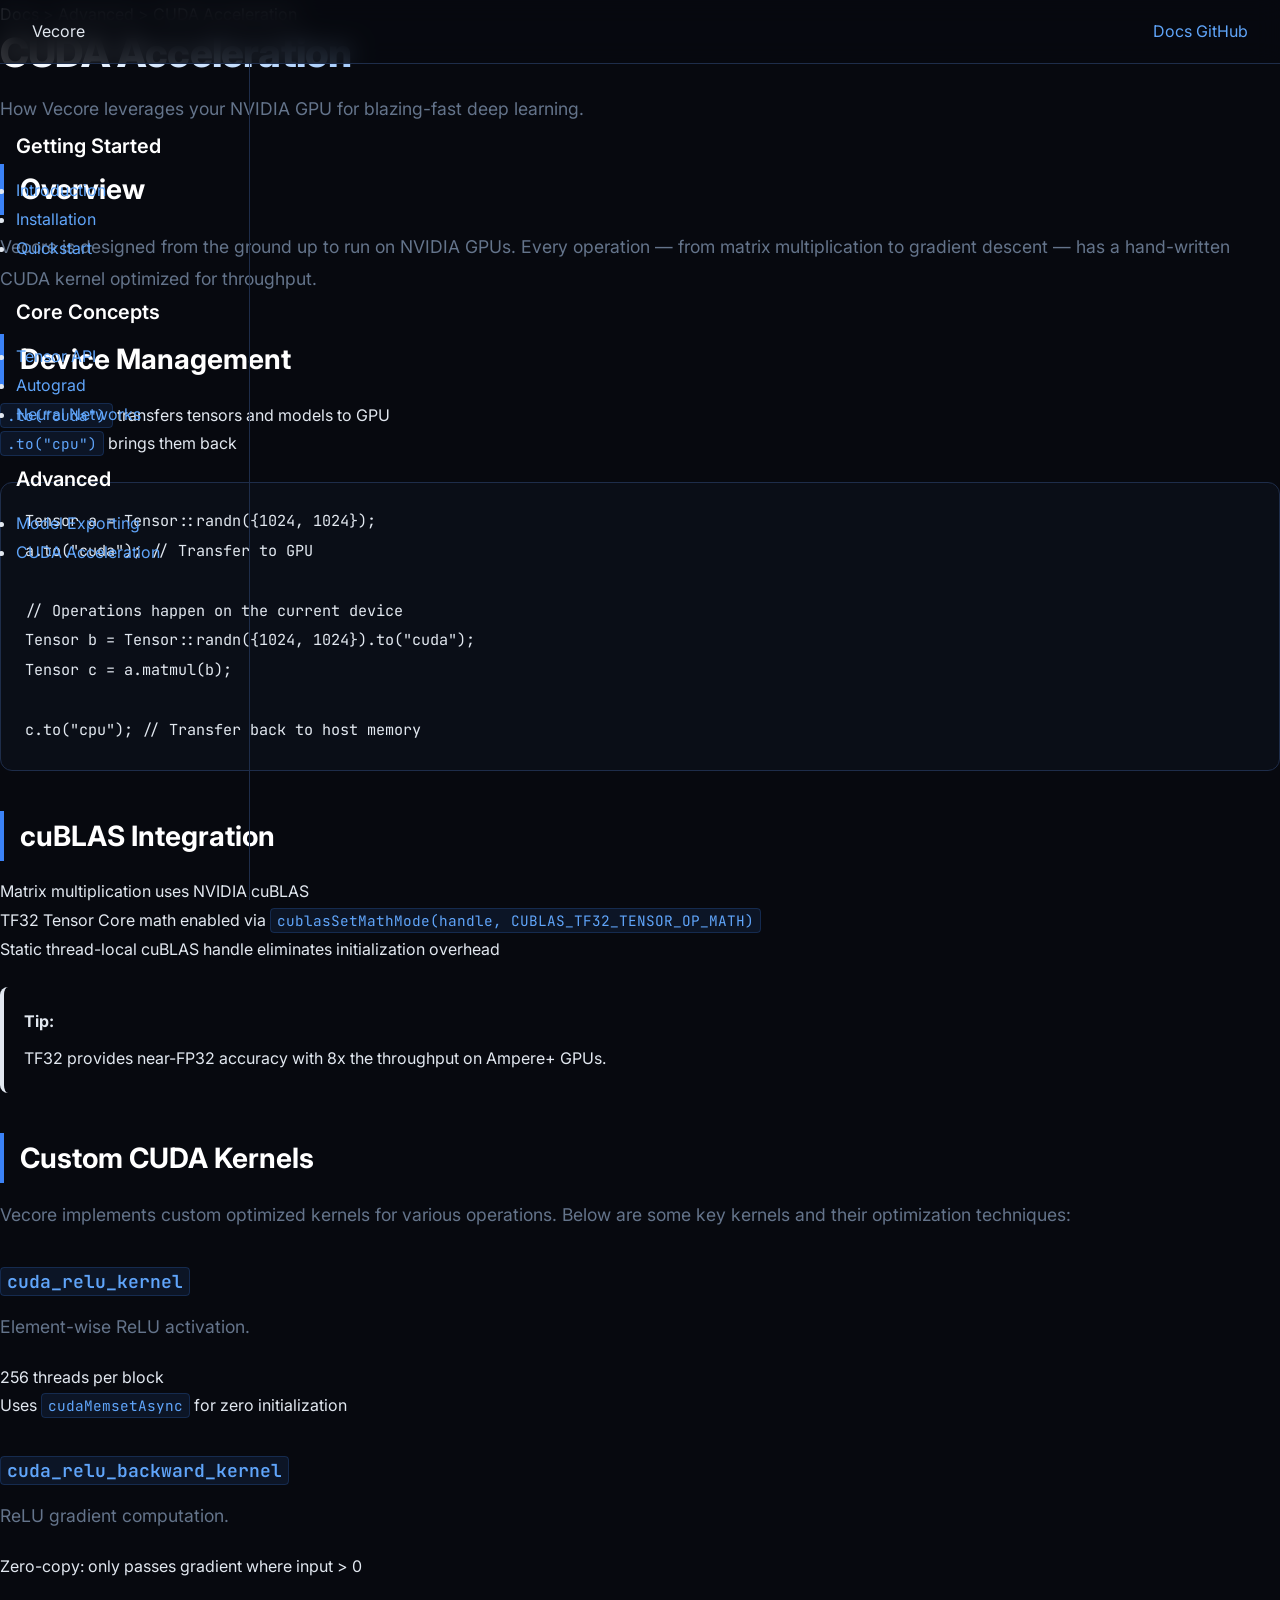
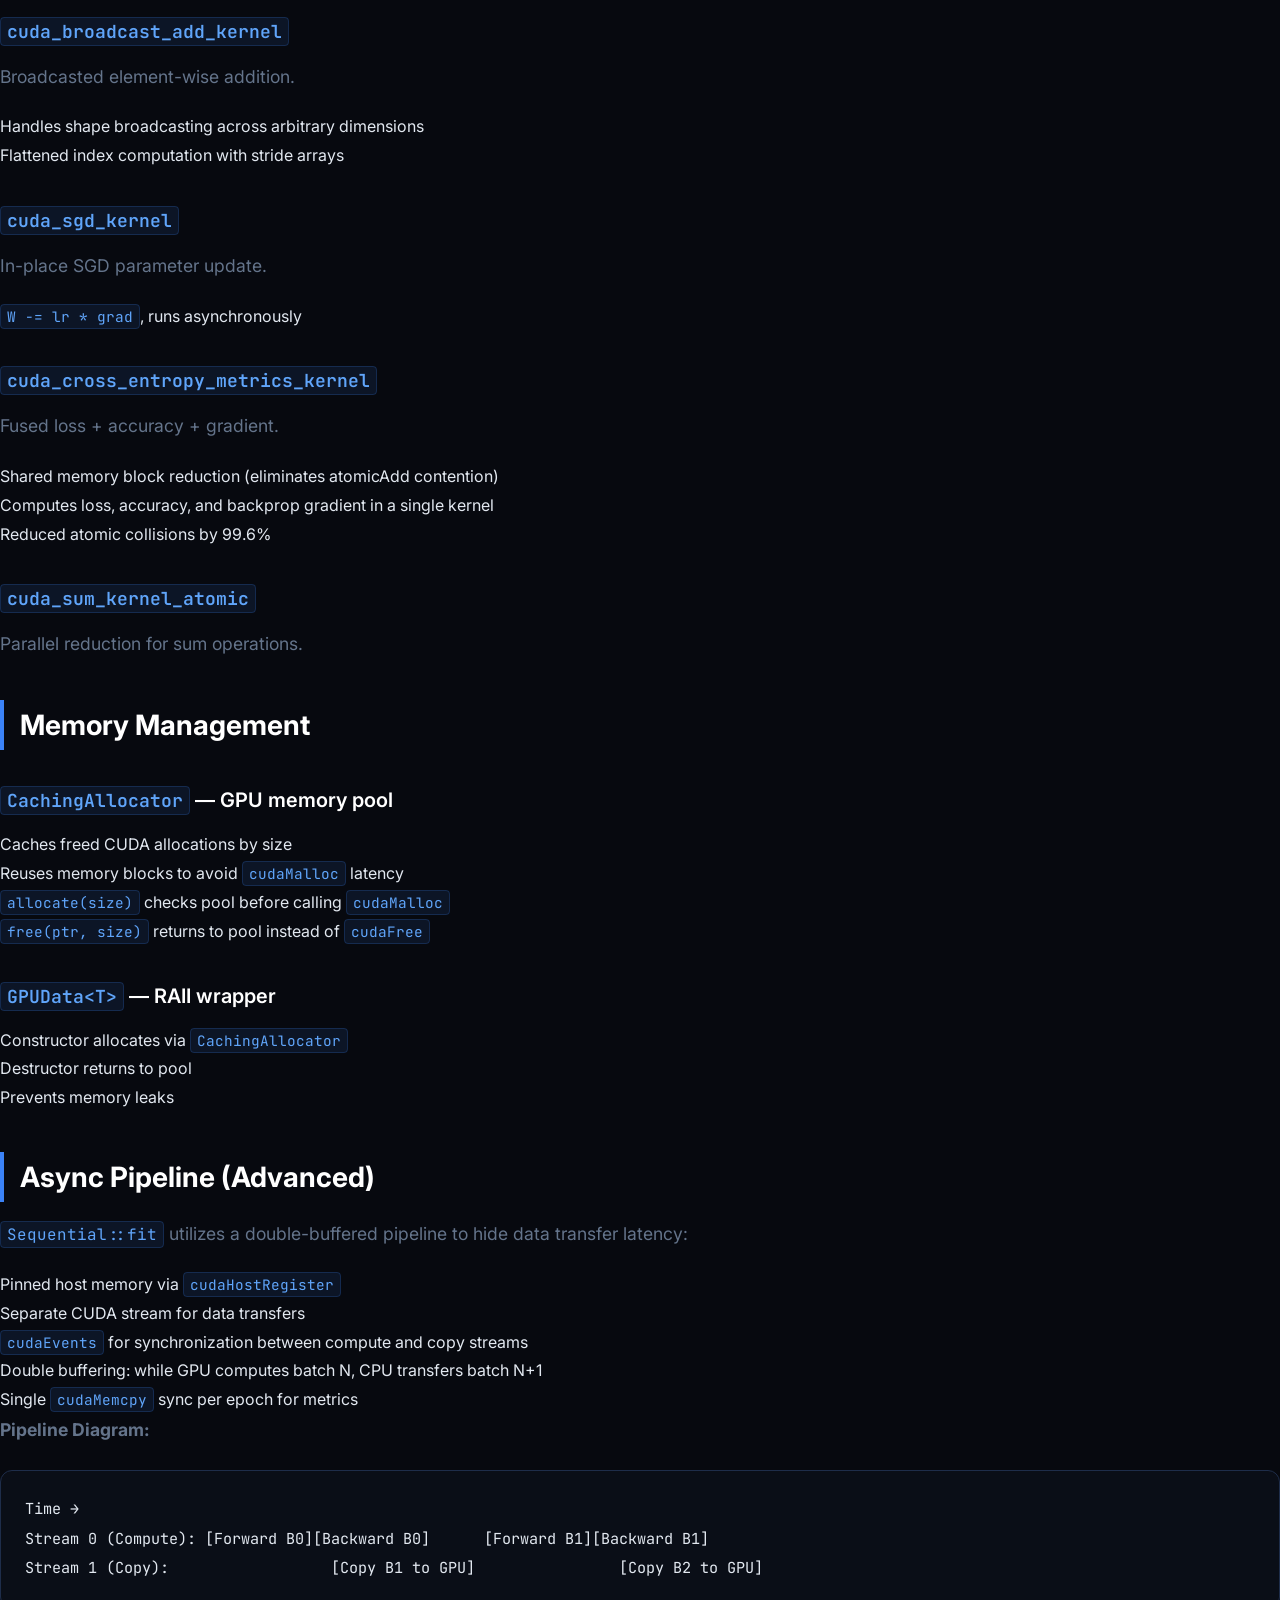
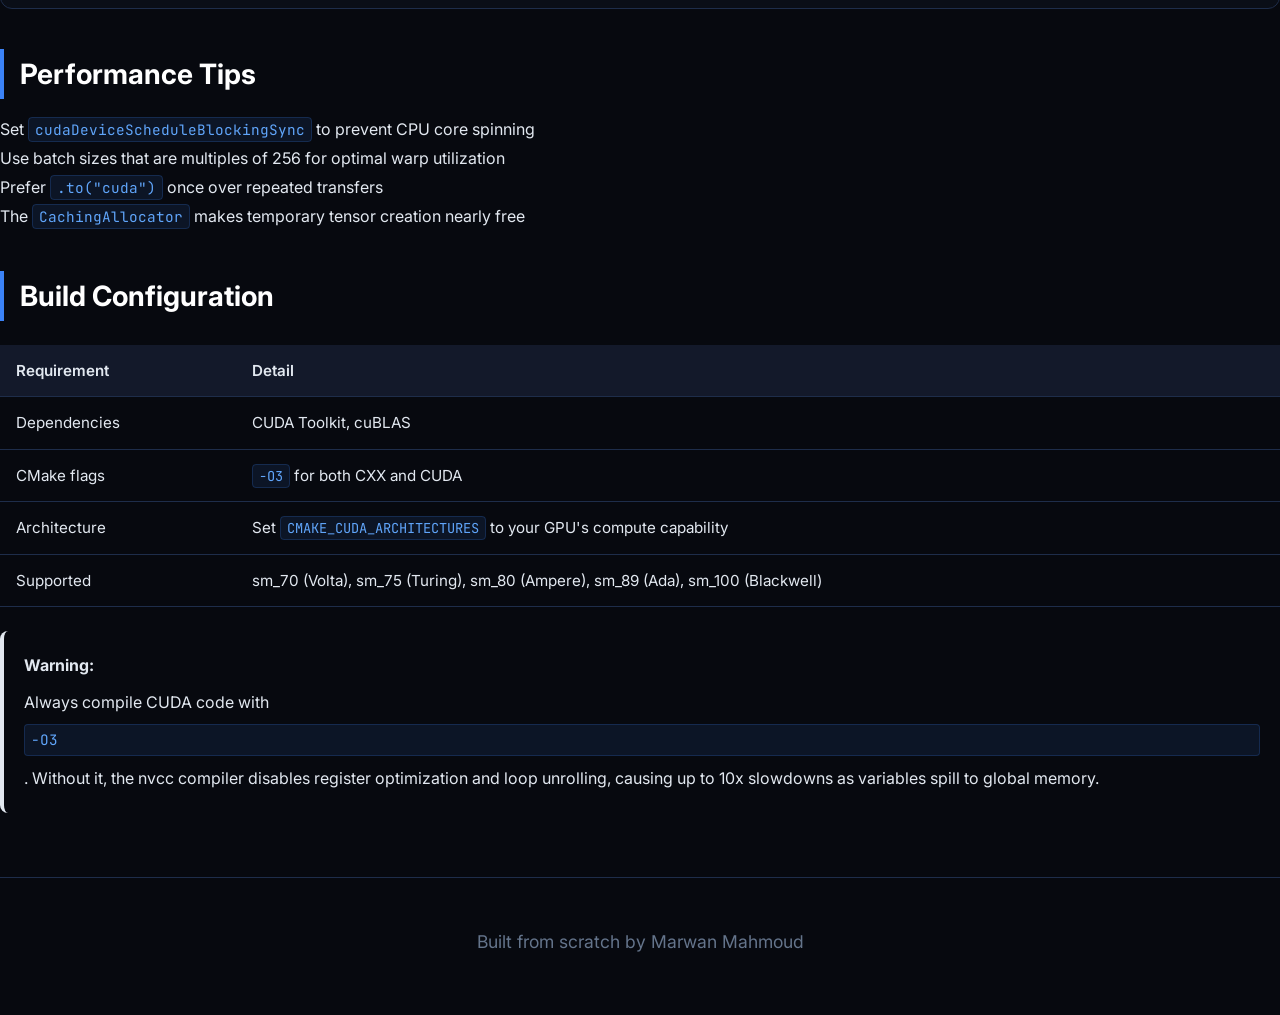
==== docs/docs/cuda.html @ aec56511 "too much to say" ====
<!DOCTYPE html>
<html lang="en">
<head>
    <meta charset="UTF-8">
    <meta name="viewport" content="width=device-width, initial-scale=1.0">
    <title>CUDA Acceleration - Vecore Docs</title>
    <link rel="stylesheet" href="../assets/docs.css">
</head>
<body>
    <nav class="navbar">
        <div class="navbar-brand">Vecore</div>
        <div class="navbar-links">
            <a href="index.html">Docs</a>
            <a href="https://github.com/marwan/vecore">GitHub</a>
        </div>
    </nav>

    <div class="container">
        <aside class="sidebar">
            <div class="sidebar-section">
                <h3>Getting Started</h3>
                <ul>
                    <li><a href="intro.html">Introduction</a></li>
                    <li><a href="install.html">Installation</a></li>
                    <li><a href="quickstart.html">Quickstart</a></li>
                </ul>
            </div>
            <div class="sidebar-section">
                <h3>Core Concepts</h3>
                <ul>
                    <li><a href="tensor.html">Tensor API</a></li>
                    <li><a href="autograd.html">Autograd</a></li>
                    <li><a href="nn.html">Neural Networks</a></li>
                </ul>
            </div>
            <div class="sidebar-section">
                <h3>Advanced</h3>
                <ul>
                    <li><a href="export.html">Model Exporting</a></li>
                    <li><a href="cuda.html" class="active">CUDA Acceleration</a></li>
                </ul>
            </div>
        </aside>

        <main class="content">
            <div class="breadcrumb">Docs &gt; Advanced &gt; CUDA Acceleration</div>
            
            <h1>CUDA Acceleration</h1>
            <p class="subtitle">How Vecore leverages your NVIDIA GPU for blazing-fast deep learning.</p>

            <section>
                <h2>Overview</h2>
                <p>Vecore is designed from the ground up to run on NVIDIA GPUs. Every operation — from matrix multiplication to gradient descent — has a hand-written CUDA kernel optimized for throughput.</p>
            </section>

            <section>
                <h2>Device Management</h2>
                <ul>
                    <li><code>.to("cuda")</code> transfers tensors and models to GPU</li>
                    <li><code>.to("cpu")</code> brings them back</li>
                </ul>
                <div class="code-block">
                    <pre><code class="language-cpp">Tensor a = Tensor::randn({1024, 1024});
a.to("cuda"); // Transfer to GPU

// Operations happen on the current device
Tensor b = Tensor::randn({1024, 1024}).to("cuda");
Tensor c = a.matmul(b);

c.to("cpu"); // Transfer back to host memory</code></pre>
                </div>
            </section>

            <section>
                <h2>cuBLAS Integration</h2>
                <ul>
                    <li>Matrix multiplication uses NVIDIA cuBLAS</li>
                    <li>TF32 Tensor Core math enabled via <code>cublasSetMathMode(handle, CUBLAS_TF32_TENSOR_OP_MATH)</code></li>
                    <li>Static thread-local cuBLAS handle eliminates initialization overhead</li>
                </ul>
                <div class="callout tip">
                    <strong>Tip:</strong> TF32 provides near-FP32 accuracy with 8x the throughput on Ampere+ GPUs.
                </div>
            </section>

            <section>
                <h2>Custom CUDA Kernels</h2>
                <p>Vecore implements custom optimized kernels for various operations. Below are some key kernels and their optimization techniques:</p>
                <div class="api-cards">
                    <div class="card">
                        <h3><code>cuda_relu_kernel</code></h3>
                        <p>Element-wise ReLU activation.</p>
                        <ul>
                            <li>256 threads per block</li>
                            <li>Uses <code>cudaMemsetAsync</code> for zero initialization</li>
                        </ul>
                    </div>
                    <div class="card">
                        <h3><code>cuda_relu_backward_kernel</code></h3>
                        <p>ReLU gradient computation.</p>
                        <ul>
                            <li>Zero-copy: only passes gradient where input &gt; 0</li>
                        </ul>
                    </div>
                    <div class="card">
                        <h3><code>cuda_broadcast_add_kernel</code></h3>
                        <p>Broadcasted element-wise addition.</p>
                        <ul>
                            <li>Handles shape broadcasting across arbitrary dimensions</li>
                            <li>Flattened index computation with stride arrays</li>
                        </ul>
                    </div>
                    <div class="card">
                        <h3><code>cuda_sgd_kernel</code></h3>
                        <p>In-place SGD parameter update.</p>
                        <ul>
                            <li><code>W -= lr * grad</code>, runs asynchronously</li>
                        </ul>
                    </div>
                    <div class="card">
                        <h3><code>cuda_cross_entropy_metrics_kernel</code></h3>
                        <p>Fused loss + accuracy + gradient.</p>
                        <ul>
                            <li>Shared memory block reduction (eliminates atomicAdd contention)</li>
                            <li>Computes loss, accuracy, and backprop gradient in a single kernel</li>
                            <li>Reduced atomic collisions by 99.6%</li>
                        </ul>
                    </div>
                    <div class="card">
                        <h3><code>cuda_sum_kernel_atomic</code></h3>
                        <p>Parallel reduction for sum operations.</p>
                    </div>
                </div>
            </section>

            <section>
                <h2>Memory Management</h2>
                <div class="api-cards">
                    <div class="card">
                        <h3><code>CachingAllocator</code> — GPU memory pool</h3>
                        <ul>
                            <li>Caches freed CUDA allocations by size</li>
                            <li>Reuses memory blocks to avoid <code>cudaMalloc</code> latency</li>
                            <li><code>allocate(size)</code> checks pool before calling <code>cudaMalloc</code></li>
                            <li><code>free(ptr, size)</code> returns to pool instead of <code>cudaFree</code></li>
                        </ul>
                    </div>
                    <div class="card">
                        <h3><code>GPUData&lt;T&gt;</code> — RAII wrapper</h3>
                        <ul>
                            <li>Constructor allocates via <code>CachingAllocator</code></li>
                            <li>Destructor returns to pool</li>
                            <li>Prevents memory leaks</li>
                        </ul>
                    </div>
                </div>
            </section>

            <section>
                <h2>Async Pipeline (Advanced)</h2>
                <p><code>Sequential::fit</code> utilizes a double-buffered pipeline to hide data transfer latency:</p>
                <ul>
                    <li>Pinned host memory via <code>cudaHostRegister</code></li>
                    <li>Separate CUDA stream for data transfers</li>
                    <li><code>cudaEvents</code> for synchronization between compute and copy streams</li>
                    <li>Double buffering: while GPU computes batch N, CPU transfers batch N+1</li>
                    <li>Single <code>cudaMemcpy</code> sync per epoch for metrics</li>
                </ul>
                <p><strong>Pipeline Diagram:</strong></p>
                <div class="code-block">
                    <pre><code class="language-text">Time →
Stream 0 (Compute): [Forward B0][Backward B0]      [Forward B1][Backward B1]
Stream 1 (Copy):                  [Copy B1 to GPU]                [Copy B2 to GPU]</code></pre>
                </div>
            </section>

            <section>
                <h2>Performance Tips</h2>
                <ol>
                    <li>Set <code>cudaDeviceScheduleBlockingSync</code> to prevent CPU core spinning</li>
                    <li>Use batch sizes that are multiples of 256 for optimal warp utilization</li>
                    <li>Prefer <code>.to("cuda")</code> once over repeated transfers</li>
                    <li>The <code>CachingAllocator</code> makes temporary tensor creation nearly free</li>
                </ol>
            </section>

            <section>
                <h2>Build Configuration</h2>
                <table>
                    <thead>
                        <tr>
                            <th>Requirement</th>
                            <th>Detail</th>
                        </tr>
                    </thead>
                    <tbody>
                        <tr>
                            <td>Dependencies</td>
                            <td>CUDA Toolkit, cuBLAS</td>
                        </tr>
                        <tr>
                            <td>CMake flags</td>
                            <td><code>-O3</code> for both CXX and CUDA</td>
                        </tr>
                        <tr>
                            <td>Architecture</td>
                            <td>Set <code>CMAKE_CUDA_ARCHITECTURES</code> to your GPU's compute capability</td>
                        </tr>
                        <tr>
                            <td>Supported</td>
                            <td>sm_70 (Volta), sm_75 (Turing), sm_80 (Ampere), sm_89 (Ada), sm_100 (Blackwell)</td>
                        </tr>
                    </tbody>
                </table>

                <div class="callout warning">
                    <strong>Warning:</strong> Always compile CUDA code with <code>-O3</code>. Without it, the nvcc compiler disables register optimization and loop unrolling, causing up to 10x slowdowns as variables spill to global memory.
                </div>
            </section>
        </main>
    </div>

    <footer>
        <p>Built from scratch by Marwan Mahmoud</p>
    </footer>
</body>
</html>
---- docs/assets/docs.css ----
@import url('https://fonts.googleapis.com/css2?family=Inter:wght@300;400;500;600;700;800;900&family=JetBrains+Mono:wght@400;600&display=swap');

:root {
    /* Colors */
    --bg-darkest: #07090f;
    --bg-card: #0d1117;
    --bg-hover: #13192a;
    --border-color: #1e2d4a;
    
    --primary-blue: #3b82f6;
    --primary-light: #60a5fa;
    --accent-cyan: #22d3ee;
    --accent-green: #4ade80;
    --accent-purple: #a78bfa;
    --accent-red: #f87171;
    --accent-yellow: #fbbf24;
    
    --text-main: #e2e8f0;
    --text-muted: #64748b;
    
    /* Syntax Highlighting */
    --syn-kw: #c084fc; /* keyword */
    --syn-ty: #22d3ee; /* type */
    --syn-fn: #60a5fa; /* function */
    --syn-st: #4ade80; /* string */
    --syn-cm: #64748b; /* comment */
    --syn-nu: #fbbf24; /* number */
    --syn-op: #f87171; /* operator */

    /* Typography */
    --font-sans: 'Inter', -apple-system, BlinkMacSystemFont, "Segoe UI", Roboto, Helvetica, Arial, sans-serif;
    --font-mono: 'JetBrains Mono', ui-monospace, SFMono-Regular, Menlo, Monaco, Consolas, "Liberation Mono", "Courier New", monospace;
    
    /* Layout */
    --navbar-height: 64px;
    --sidebar-width: 250px;
    --max-content-width: 800px;
}

/* Reset */
*, *::before, *::after {
    box-sizing: border-box;
    margin: 0;
    padding: 0;
}

html {
    scroll-behavior: smooth;
    font-size: 16px;
}

body {
    font-family: var(--font-sans);
    background-color: var(--bg-darkest);
    color: var(--text-main);
    line-height: 1.8;
    -webkit-font-smoothing: antialiased;
    -moz-osx-font-smoothing: grayscale;
    overflow-x: hidden;
}

/* Dot Grid Background */
.bg-grid {
    position: fixed;
    top: 0;
    left: 0;
    width: 100vw;
    height: 100vh;
    background-image: radial-gradient(var(--border-color) 1px, transparent 1px);
    background-size: 24px 24px;
    z-index: -1;
    opacity: 0.4;
    pointer-events: none;
}

/* Animations */
@keyframes fadeIn {
    from { opacity: 0; transform: translateY(10px); }
    to { opacity: 1; transform: translateY(0); }
}

.fade-in {
    animation: fadeIn 0.6s ease-out forwards;
}

/* Top Navbar */
.navbar {
    position: fixed;
    top: 0;
    left: 0;
    width: 100%;
    height: var(--navbar-height);
    background: rgba(7, 9, 15, 0.8);
    backdrop-filter: blur(12px);
    border-bottom: 1px solid var(--border-color);
    display: flex;
    justify-content: space-between;
    align-items: center;
    padding: 0 2rem;
    z-index: 100;
}

.nav-left {
    display: flex;
    align-items: center;
    gap: 1rem;
}

.logo {
    font-weight: 800;
    font-size: 1.5rem;
    letter-spacing: -0.05em;
    color: var(--text-main);
    text-decoration: none;
    background: linear-gradient(to right, #fff, var(--primary-light));
    -webkit-background-clip: text;
    -webkit-text-fill-color: transparent;
}

.nav-links {
    display: flex;
    gap: 1.5rem;
}

.nav-links a {
    color: var(--text-muted);
    text-decoration: none;
    font-weight: 500;
    font-size: 0.95rem;
    transition: color 0.2s ease;
}

.nav-links a:hover, .nav-links a.active {
    color: var(--text-main);
}

.mobile-menu-btn {
    display: none;
    background: none;
    border: none;
    color: var(--text-main);
    cursor: pointer;
    font-size: 1.5rem;
}

/* Layout Setup */
.layout-container {
    display: flex;
    min-height: 100vh;
    padding-top: var(--navbar-height);
}

/* Sidebar */
.sidebar {
    width: var(--sidebar-width);
    position: fixed;
    top: var(--navbar-height);
    left: 0;
    height: calc(100vh - var(--navbar-height));
    background-color: transparent;
    border-right: 1px solid var(--border-color);
    padding: 2rem 1rem;
    overflow-y: auto;
    z-index: 90;
    transition: transform 0.3s ease;
}

.sidebar-section {
    margin-bottom: 1.5rem;
}

.sidebar-heading {
    font-weight: 700;
    font-size: 0.85rem;
    text-transform: uppercase;
    letter-spacing: 0.05em;
    color: var(--text-muted);
    margin-bottom: 0.5rem;
    padding-left: 1rem;
}

.sidebar-nav {
    list-style: none;
}

.sidebar-nav li a {
    display: block;
    padding: 0.4rem 1rem;
    color: var(--text-muted);
    text-decoration: none;
    font-size: 0.95rem;
    border-left: 2px solid transparent;
    transition: all 0.2s ease;
}

.sidebar-nav li a:hover {
    color: var(--text-main);
    background-color: var(--bg-hover);
    border-left-color: var(--border-color);
}

.sidebar-nav li a.active {
    color: var(--primary-light);
    border-left-color: var(--primary-blue);
    background-color: rgba(59, 130, 246, 0.05);
    font-weight: 600;
}

/* Main Content Area */
.main-content {
    flex: 1;
    margin-left: var(--sidebar-width);
    padding: 3rem 2rem;
    display: flex;
    justify-content: center;
}

.docs-content {
    width: 100%;
    max-width: var(--max-content-width);
}

.landing-content {
    width: 100%;
    margin-left: 0;
    max-width: 100%;
    padding: 0;
}

/* Typography */
h1 {
    font-size: 2.5rem;
    font-weight: 800;
    letter-spacing: -0.02em;
    margin-bottom: 1rem;
    line-height: 1.2;
    background: linear-gradient(to right, #fff, var(--primary-light), var(--accent-purple));
    -webkit-background-clip: text;
    -webkit-text-fill-color: transparent;
}

h2 {
    font-size: 1.75rem;
    font-weight: 700;
    margin: 2.5rem 0 1rem;
    padding-left: 1rem;
    border-left: 4px solid var(--primary-blue);
    color: #fff;
}

h3 {
    font-size: 1.25rem;
    font-weight: 600;
    margin: 2rem 0 0.75rem;
    color: #fff;
}

p {
    margin-bottom: 1.25rem;
    color: var(--text-muted);
    font-size: 1.1rem;
}

a {
    color: var(--primary-light);
    text-decoration: none;
    transition: text-decoration 0.2s ease;
}

a:hover {
    text-decoration: underline;
}

/* Breadcrumbs */
.breadcrumbs {
    font-size: 0.9rem;
    color: var(--text-muted);
    margin-bottom: 1rem;
    display: flex;
    gap: 0.5rem;
}

.breadcrumbs a {
    color: var(--text-muted);
}

.breadcrumbs a:hover {
    color: var(--primary-light);
}

/* Inline Code */
code {
    font-family: var(--font-mono);
    background-color: rgba(59, 130, 246, 0.1);
    border: 1px solid rgba(59, 130, 246, 0.2);
    color: var(--primary-light);
    padding: 0.125rem 0.375rem;
    border-radius: 4px;
    font-size: 0.9em;
}

/* Code Blocks */
pre {
    background-color: #0a0e17;
    border: 1px solid var(--border-color);
    border-radius: 12px;
    padding: 1.5rem;
    overflow-x: auto;
    margin: 1.5rem 0;
    position: relative;
}

pre code {
    background-color: transparent;
    border: none;
    color: var(--text-main);
    padding: 0;
    font-size: 0.95rem;
}

.code-header {
    display: flex;
    justify-content: space-between;
    align-items: center;
    padding: 0.5rem 1rem;
    background-color: var(--bg-hover);
    border: 1px solid var(--border-color);
    border-bottom: none;
    border-radius: 12px 12px 0 0;
    margin-bottom: -1.5rem;
}

.lang-label {
    font-family: var(--font-mono);
    font-size: 0.8rem;
    color: var(--text-muted);
    text-transform: uppercase;
}

/* Syntax Highlighting */
.kw { color: var(--syn-kw); font-weight: 600; }
.ty { color: var(--syn-ty); }
.fn { color: var(--syn-fn); }
.st { color: var(--syn-st); }
.cm { color: var(--syn-cm); font-style: italic; }
.nu { color: var(--syn-nu); }
.op { color: var(--syn-op); }

/* Callouts */
.callout {
    padding: 1.25rem;
    border-radius: 8px;
    margin: 1.5rem 0;
    border-left: 4px solid;
    display: flex;
    flex-direction: column;
    gap: 0.5rem;
}

.callout-title {
    font-weight: 700;
    margin-bottom: 0.25rem;
    display: flex;
    align-items: center;
    gap: 0.5rem;
}

.callout p {
    margin-bottom: 0;
    color: inherit;
    opacity: 0.9;
}

.callout-note {
    background-color: rgba(59, 130, 246, 0.1);
    border-left-color: var(--primary-blue);
    color: var(--primary-light);
}

.callout-tip {
    background-color: rgba(74, 222, 128, 0.1);
    border-left-color: var(--accent-green);
    color: var(--accent-green);
}

.callout-warning {
    background-color: rgba(251, 191, 36, 0.1);
    border-left-color: var(--accent-yellow);
    color: var(--accent-yellow);
}

.callout-danger {
    background-color: rgba(248, 113, 113, 0.1);
    border-left-color: var(--accent-red);
    color: var(--accent-red);
}

/* Tables */
table {
    width: 100%;
    border-collapse: collapse;
    margin: 1.5rem 0;
    font-size: 0.95rem;
}

th, td {
    padding: 0.75rem 1rem;
    text-align: left;
    border-bottom: 1px solid var(--border-color);
}

th {
    background-color: var(--bg-hover);
    color: var(--text-main);
    font-weight: 600;
}

tr:hover td {
    background-color: rgba(255, 255, 255, 0.02);
}

.comparison-table td:nth-child(2) {
    background-color: rgba(59, 130, 246, 0.05);
    border-left: 1px solid var(--border-color);
    border-right: 1px solid var(--border-color);
}

.comparison-table th:nth-child(2) {
    background-color: rgba(59, 130, 246, 0.1);
    border: 1px solid var(--border-color);
    color: var(--primary-light);
}

/* Blockquote */
blockquote {
    border-left: 4px solid var(--primary-blue);
    padding: 1rem 1.5rem;
    background-color: var(--bg-card);
    margin: 1.5rem 0;
    border-radius: 0 8px 8px 0;
}

blockquote p {
    margin-bottom: 0;
}

/* API Cards */
.api-card {
    background-color: rgba(13, 17, 23, 0.7);
    backdrop-filter: blur(10px);
    border: 1px solid var(--border-color);
    border-radius: 12px;
    padding: 1.5rem;
    margin: 2rem 0;
}

.api-signature {
    font-family: var(--font-mono);
    font-size: 1.1rem;
    margin-bottom: 1rem;
    padding-bottom: 1rem;
    border-bottom: 1px solid var(--border-color);
    color: var(--text-main);
}

.api-card h4 {
    color: var(--text-main);
    margin: 1rem 0 0.5rem;
    font-size: 1rem;
}

.param-table {
    margin: 0.5rem 0 0;
}

.param-table td:first-child {
    font-family: var(--font-mono);
    color: var(--primary-light);
    width: 25%;
}

.param-table td:nth-child(2) {
    font-family: var(--font-mono);
    color: var(--accent-cyan);
    width: 25%;
}

/* Footer */
footer {
    text-align: center;
    padding: 3rem 1rem;
    border-top: 1px solid var(--border-color);
    margin-top: 4rem;
    color: var(--text-muted);
}

footer a {
    color: var(--text-main);
    font-weight: 500;
}

/* Responsive Design */
@media (max-width: 900px) {
    .sidebar {
        transform: translateX(-100%);
        background-color: var(--bg-darkest);
    }
    
    .sidebar.open {
        transform: translateX(0);
    }

    .main-content {
        margin-left: 0;
        padding: 2rem 1rem;
    }

    .mobile-menu-btn {
        display: block;
    }
    
    .nav-links {
        display: none;
    }
}

@media (max-width: 600px) {
    h1 { font-size: 2rem; }
    h2 { font-size: 1.5rem; }
    h3 { font-size: 1.1rem; }
    p { font-size: 1rem; }
    
    .api-signature {
        font-size: 0.95rem;
    }
    
    .param-table td, .param-table th {
        padding: 0.5rem;
    }
}
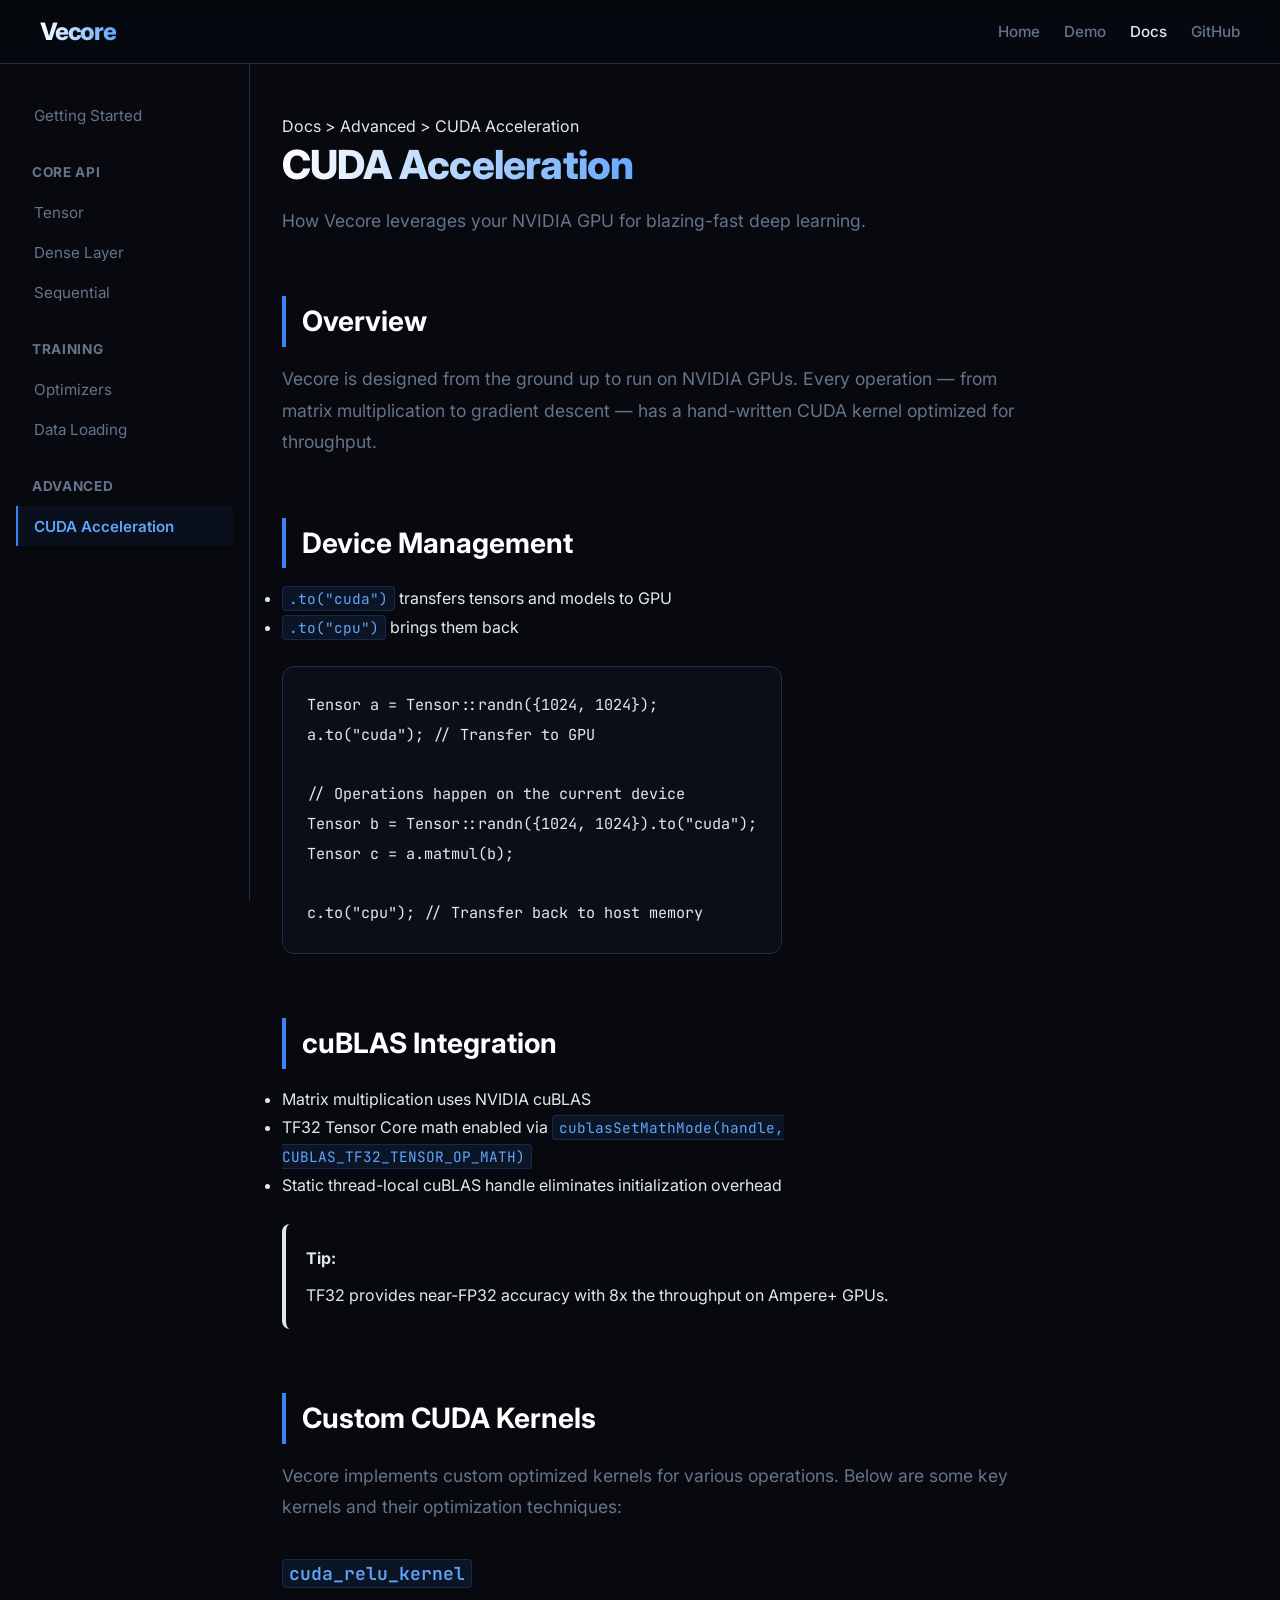
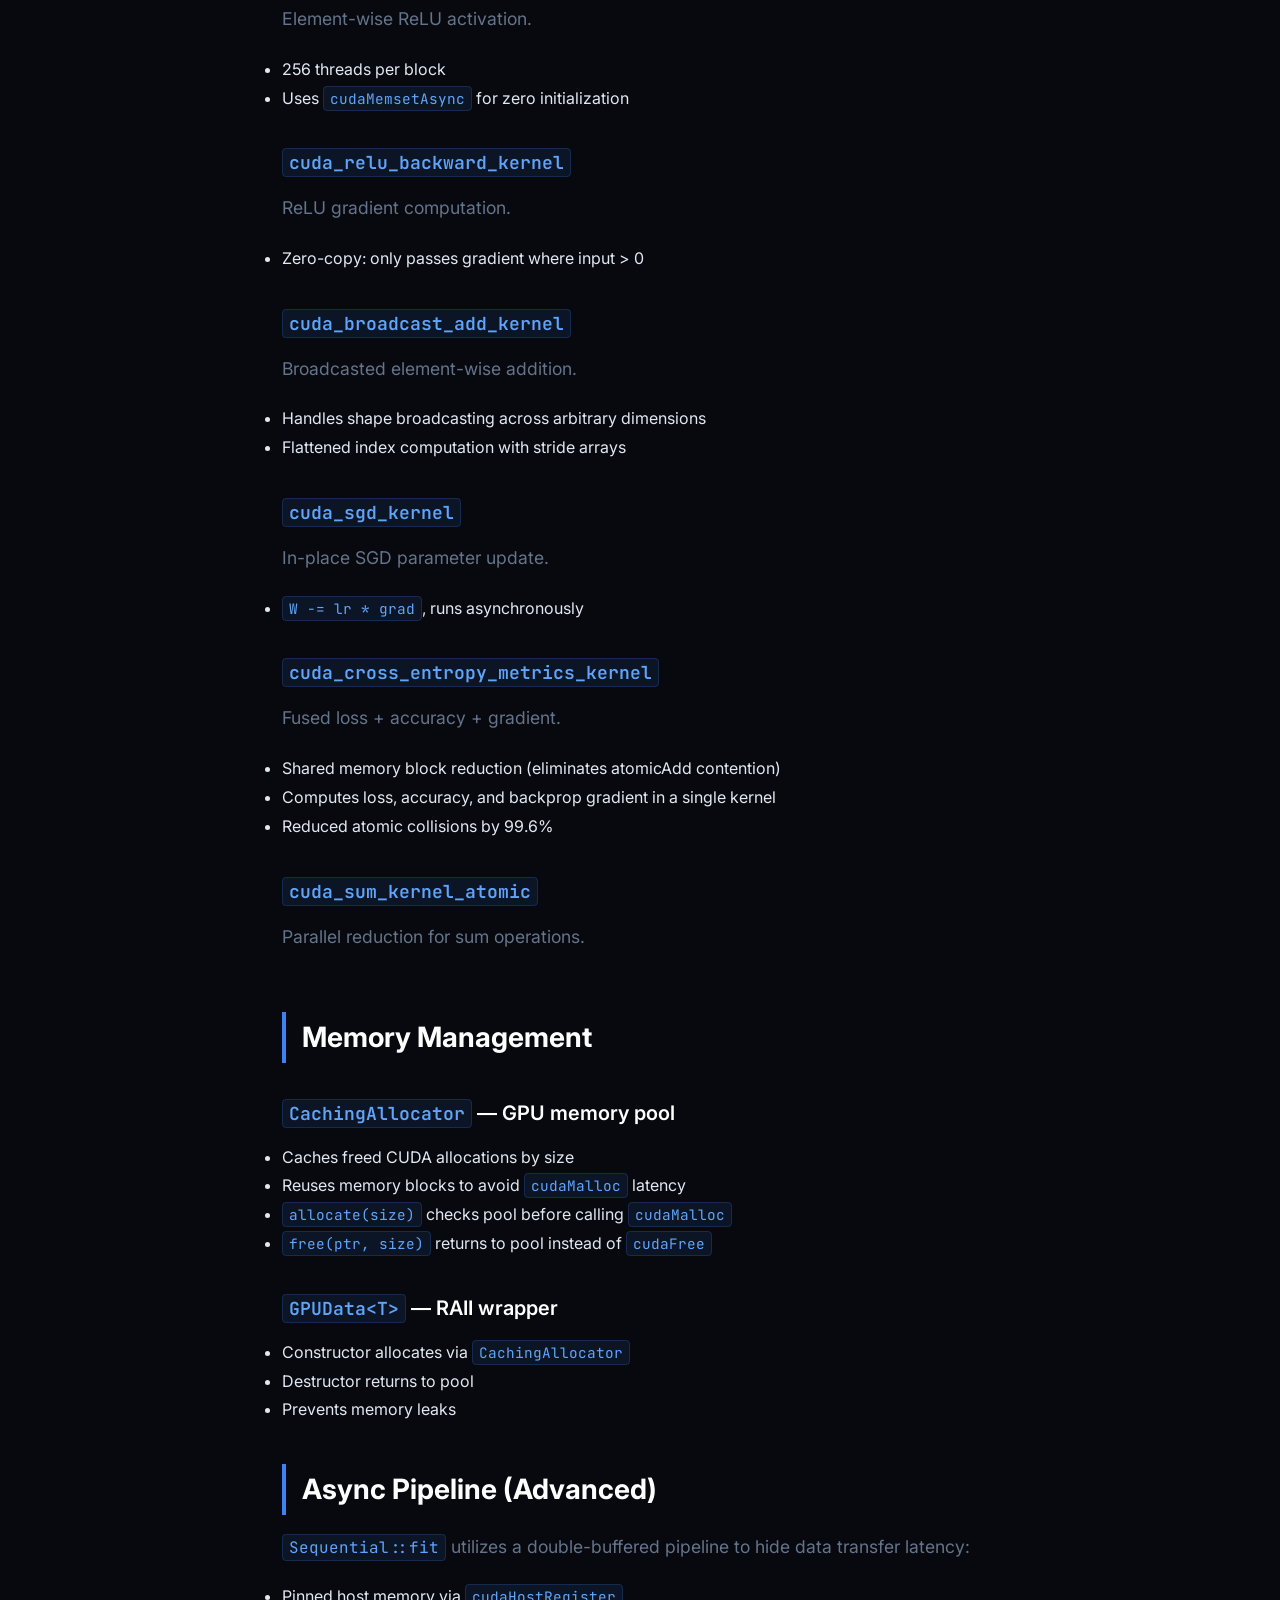
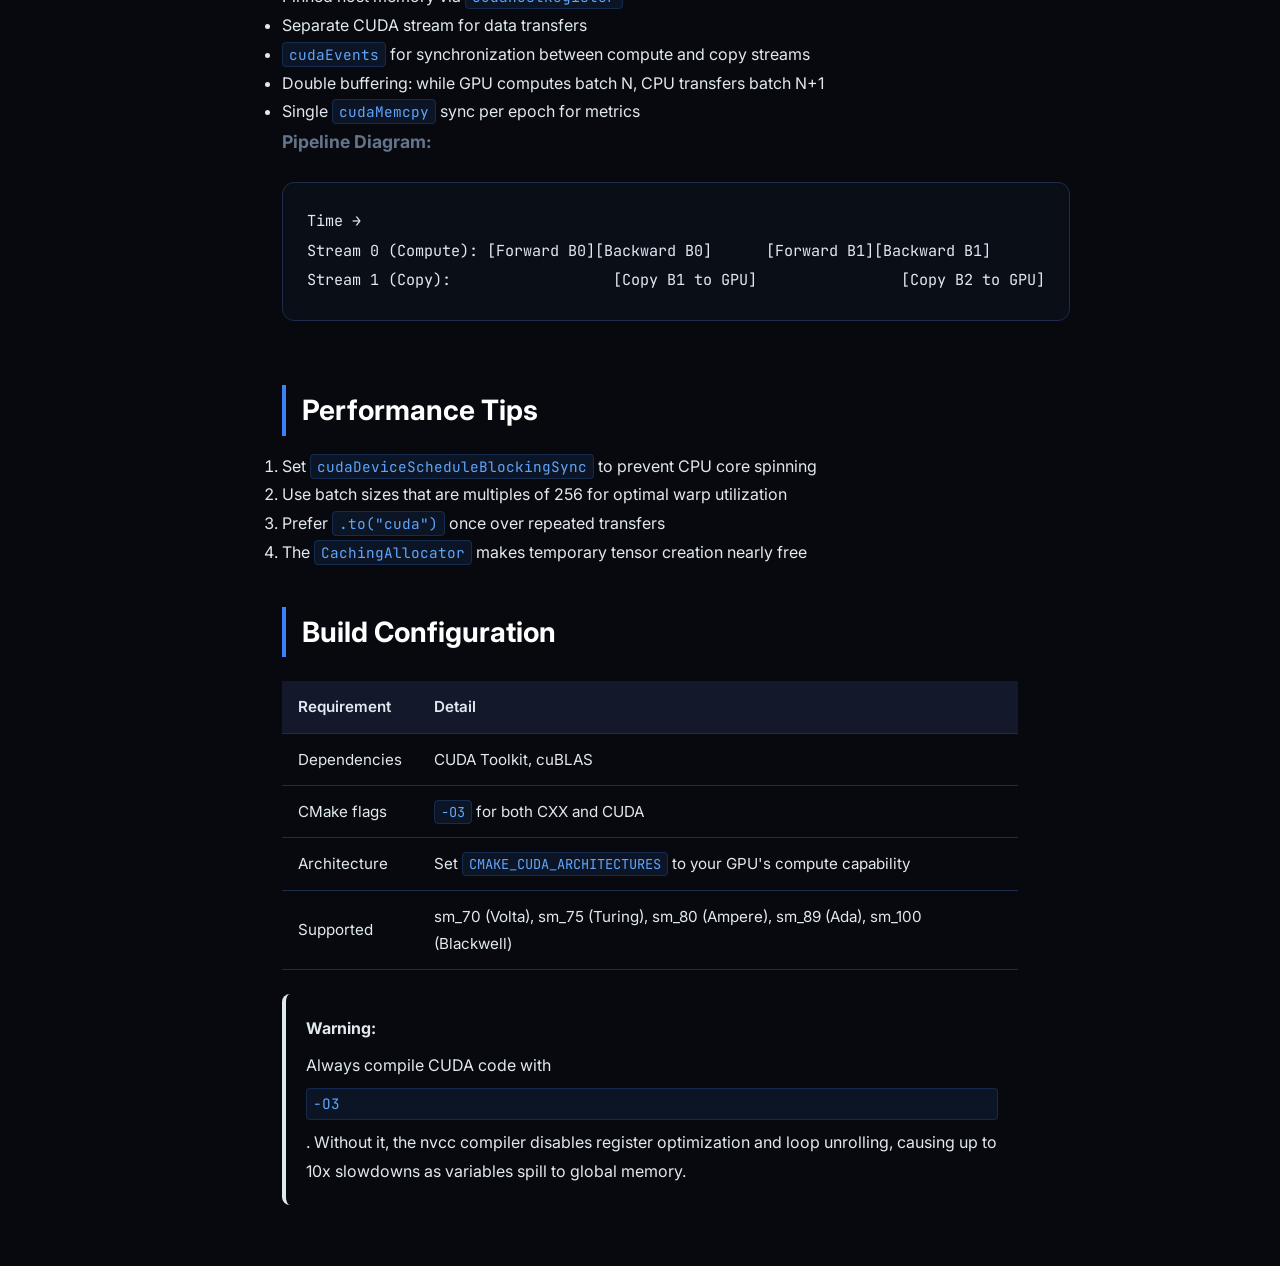
==== commit 546cdc84: "fixing sidebar in docs" ====
--- a/docs/docs/cuda.html
+++ b/docs/docs/cuda.html
@@ -8,41 +8,47 @@
 </head>
 <body>
     <nav class="navbar">
-        <div class="navbar-brand">Vecore</div>
-        <div class="navbar-links">
-            <a href="index.html">Docs</a>
-            <a href="https://github.com/marwan/vecore">GitHub</a>
+    <div class="nav-content">
+        <a href="../index.html" class="logo">Vecore</a>
+        <div class="nav-links">
+            <a href="../index.html">Home</a>
+            <a href="../index.html#demo">Demo</a>
+            <a href="getting-started.html" class="active">Docs</a>
+            <a href="#">GitHub</a>
         </div>
-    </nav>
-
-    <div class="container">
+    </div>
+</nav>
+    <div class="layout-container">
         <aside class="sidebar">
-            <div class="sidebar-section">
-                <h3>Getting Started</h3>
-                <ul>
-                    <li><a href="intro.html">Introduction</a></li>
-                    <li><a href="install.html">Installation</a></li>
-                    <li><a href="quickstart.html">Quickstart</a></li>
-                </ul>
-            </div>
-            <div class="sidebar-section">
-                <h3>Core Concepts</h3>
-                <ul>
-                    <li><a href="tensor.html">Tensor API</a></li>
-                    <li><a href="autograd.html">Autograd</a></li>
-                    <li><a href="nn.html">Neural Networks</a></li>
-                </ul>
-            </div>
-            <div class="sidebar-section">
-                <h3>Advanced</h3>
-                <ul>
-                    <li><a href="export.html">Model Exporting</a></li>
-                    <li><a href="cuda.html" class="active">CUDA Acceleration</a></li>
-                </ul>
-            </div>
-        </aside>
-
+    <div class="sidebar-section">
+        <ul class="sidebar-nav">
+            <li><a href="getting-started.html">Getting Started</a></li>
+        </ul>
+    </div>
+    <div class="sidebar-section">
+        <div class="sidebar-heading">Core API</div>
+        <ul class="sidebar-nav">
+            <li><a href="tensor.html">Tensor</a></li>
+            <li><a href="nn.html">Dense Layer</a></li>
+            <li><a href="sequential.html">Sequential</a></li>
+        </ul>
+    </div>
+    <div class="sidebar-section">
+        <div class="sidebar-heading">Training</div>
+        <ul class="sidebar-nav">
+            <li><a href="optim.html">Optimizers</a></li>
+            <li><a href="data.html">Data Loading</a></li>
+        </ul>
+    </div>
+    <div class="sidebar-section">
+        <div class="sidebar-heading">Advanced</div>
+        <ul class="sidebar-nav">
+            <li><a href="cuda.html" class="active">CUDA Acceleration</a></li>
+        </ul>
+    </div>
+</aside>
         <main class="content">
+
             <div class="breadcrumb">Docs &gt; Advanced &gt; CUDA Acceleration</div>
             
             <h1>CUDA Acceleration</h1>
@@ -217,11 +223,8 @@
                     <strong>Warning:</strong> Always compile CUDA code with <code>-O3</code>. Without it, the nvcc compiler disables register optimization and loop unrolling, causing up to 10x slowdowns as variables spill to global memory.
                 </div>
             </section>
+        
         </main>
     </div>
-
-    <footer>
-        <p>Built from scratch by Marwan Mahmoud</p>
-    </footer>
 </body>
 </html>
--- a/docs/assets/docs.css
+++ b/docs/assets/docs.css
@@ -100,10 +100,14 @@
     z-index: 100;
 }
 
-.nav-left {
+.nav-left, .nav-content, .navbar-inner {
     display: flex;
     align-items: center;
+    justify-content: space-between;
     gap: 1rem;
+    width: 100%;
+    max-width: 1200px;
+    margin: 0 auto;
 }
 
 .logo {
@@ -144,7 +148,7 @@
 }
 
 /* Layout Setup */
-.layout-container {
+.layout-container, .docs-container {
     display: flex;
     min-height: 100vh;
     padding-top: var(--navbar-height);
@@ -207,12 +211,16 @@
 }
 
 /* Main Content Area */
-.main-content {
+.main-content, .content {
     flex: 1;
     margin-left: var(--sidebar-width);
     padding: 3rem 2rem;
     display: flex;
-    justify-content: center;
+    flex-direction: column;
+    align-items: flex-start;
+    max-width: var(--max-content-width);
+    margin: 0 auto;
+    margin-left: max(var(--sidebar-width), calc(50% - var(--max-content-width)/2));
 }
 
 .docs-content {
@@ -237,6 +245,8 @@
     background: linear-gradient(to right, #fff, var(--primary-light), var(--accent-purple));
     -webkit-background-clip: text;
     -webkit-text-fill-color: transparent;
+    scroll-margin-top: calc(var(--navbar-height) + 1rem);
+    width: 100%;
 }
 
 h2 {
@@ -246,6 +256,7 @@
     padding-left: 1rem;
     border-left: 4px solid var(--primary-blue);
     color: #fff;
+    scroll-margin-top: calc(var(--navbar-height) + 1rem);
 }
 
 h3 {
